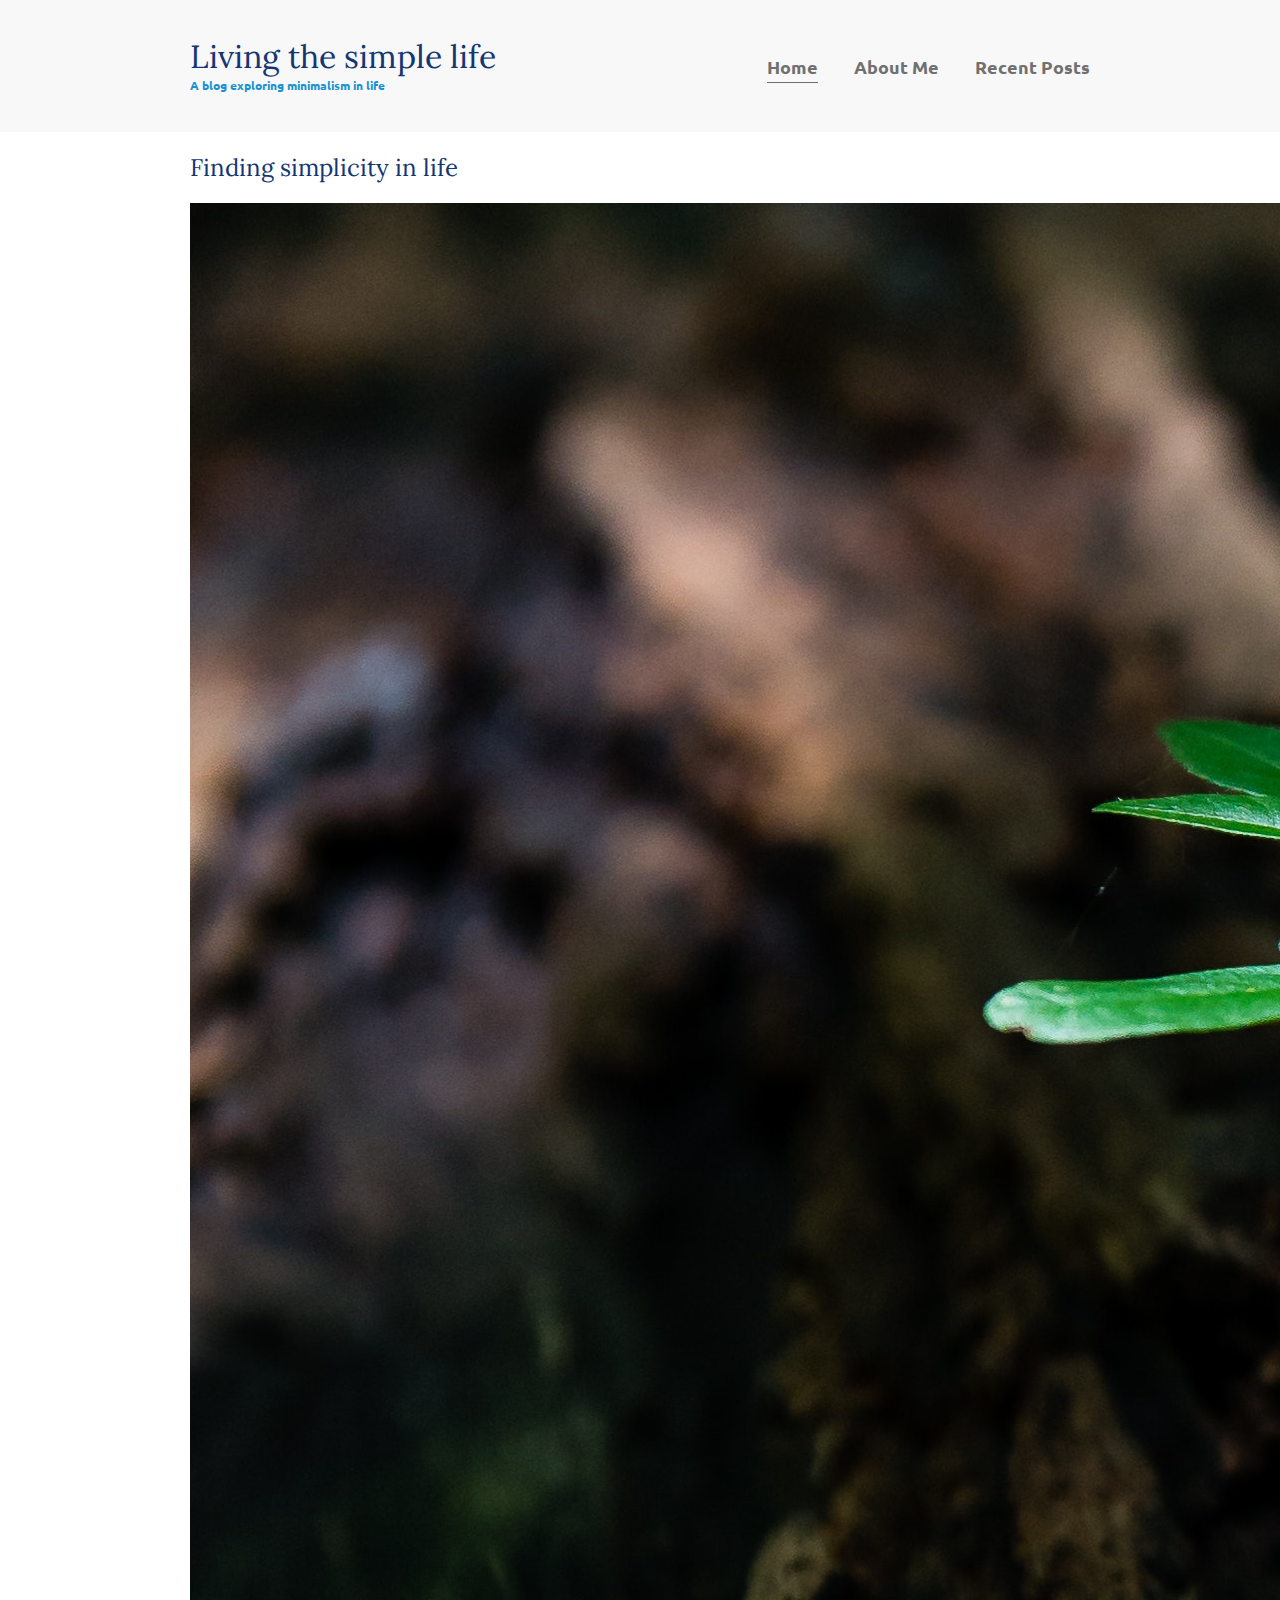
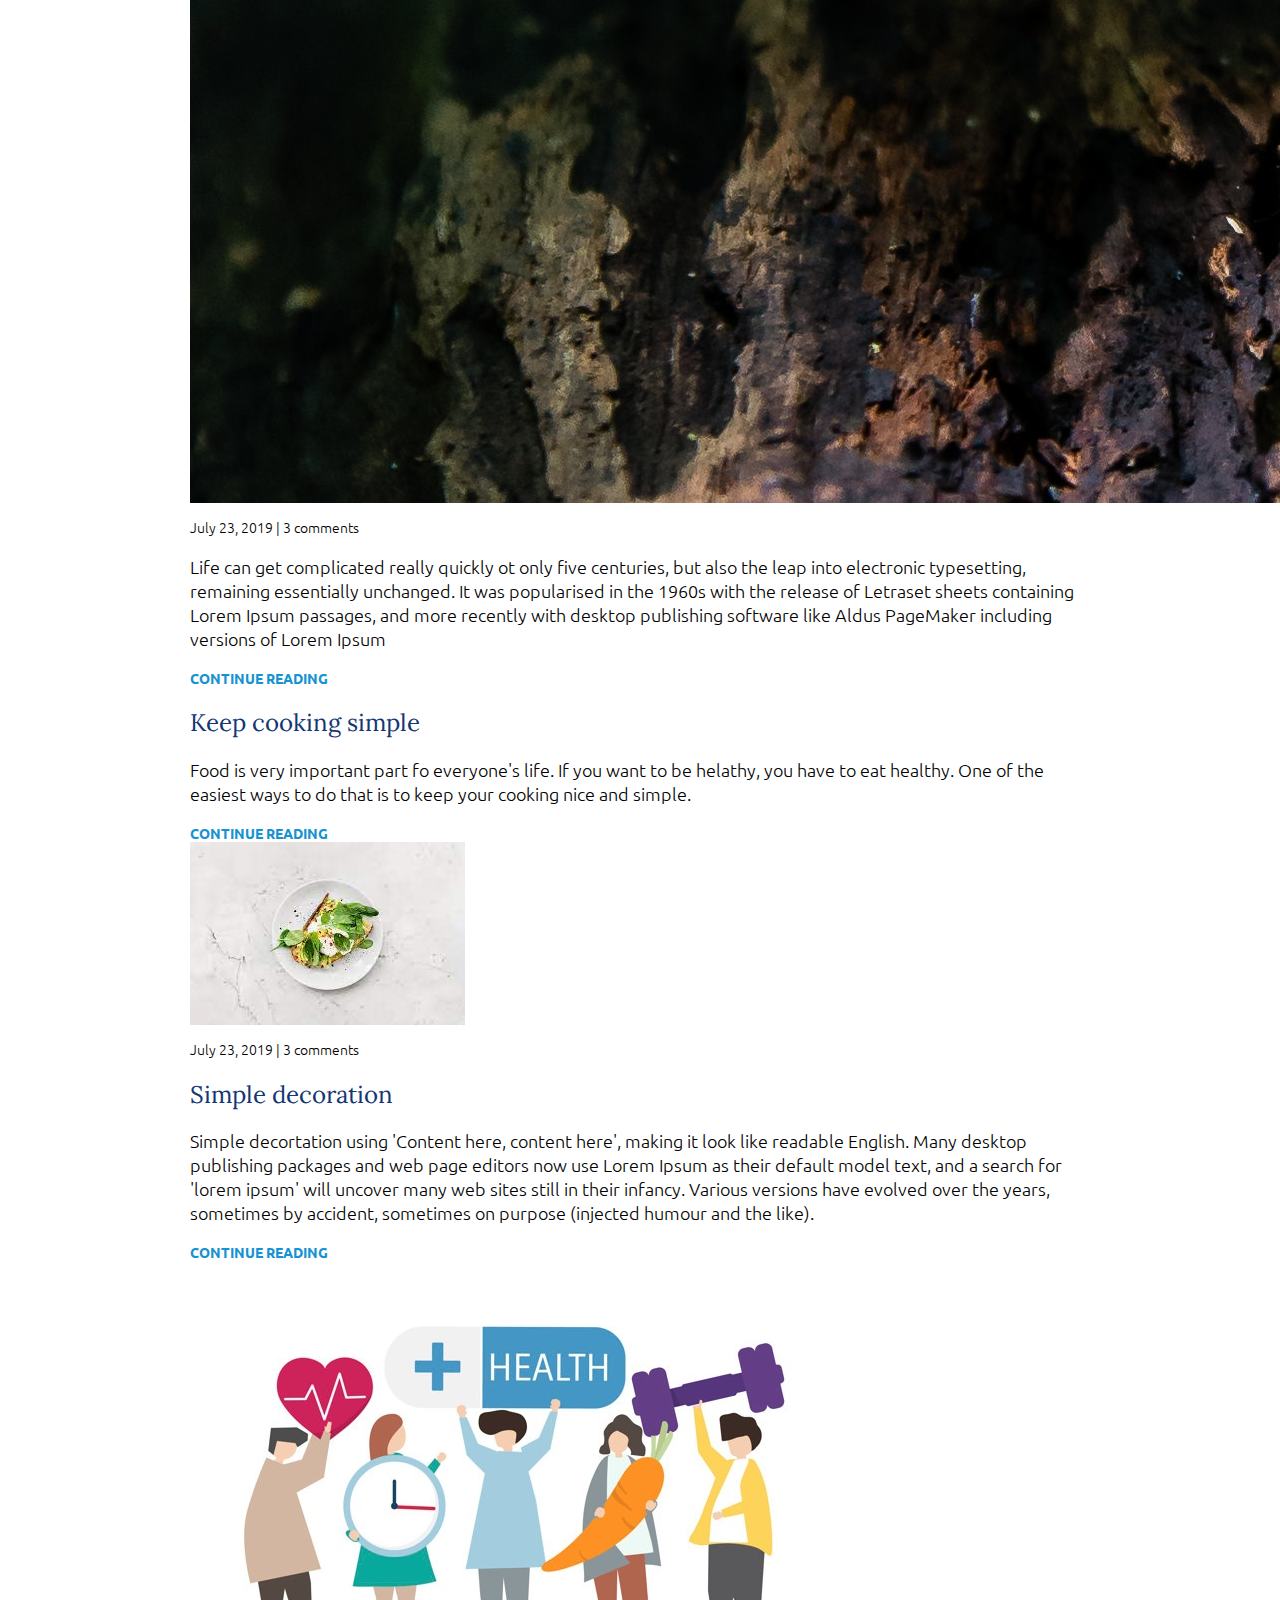
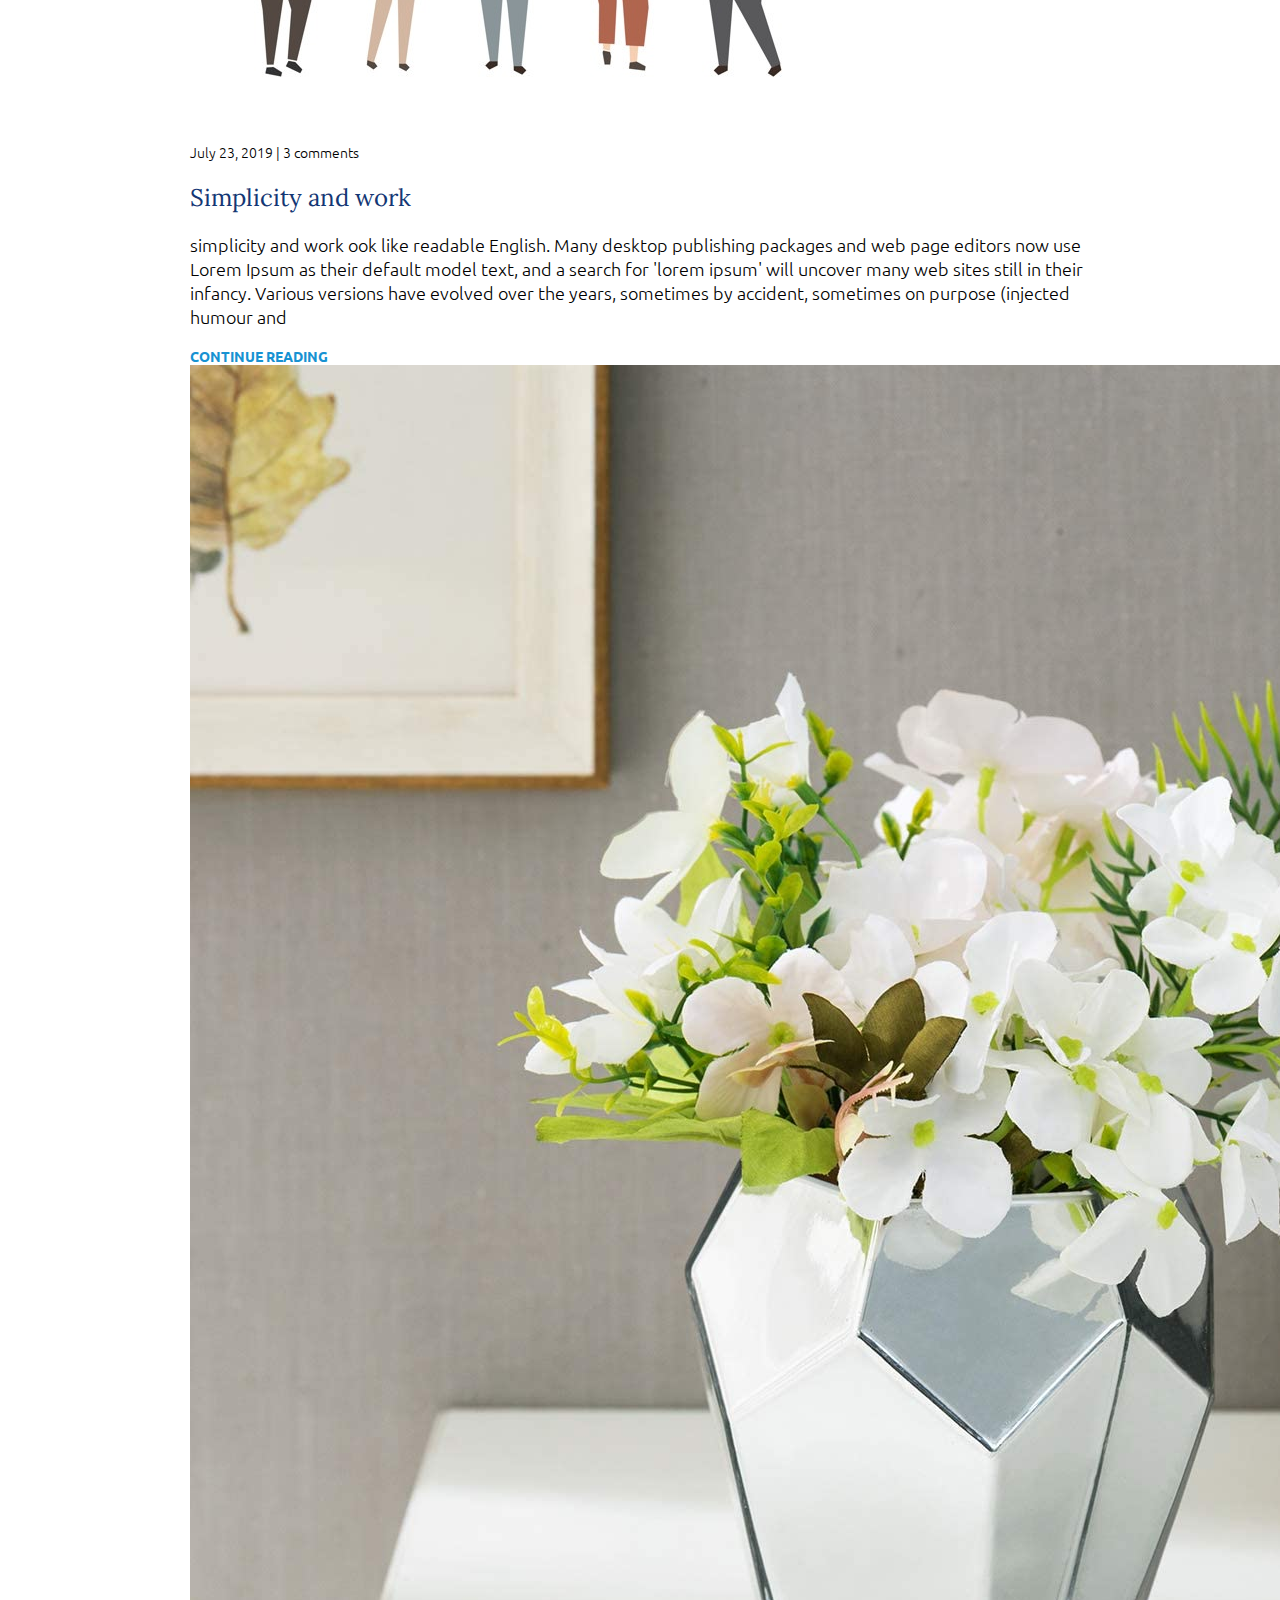
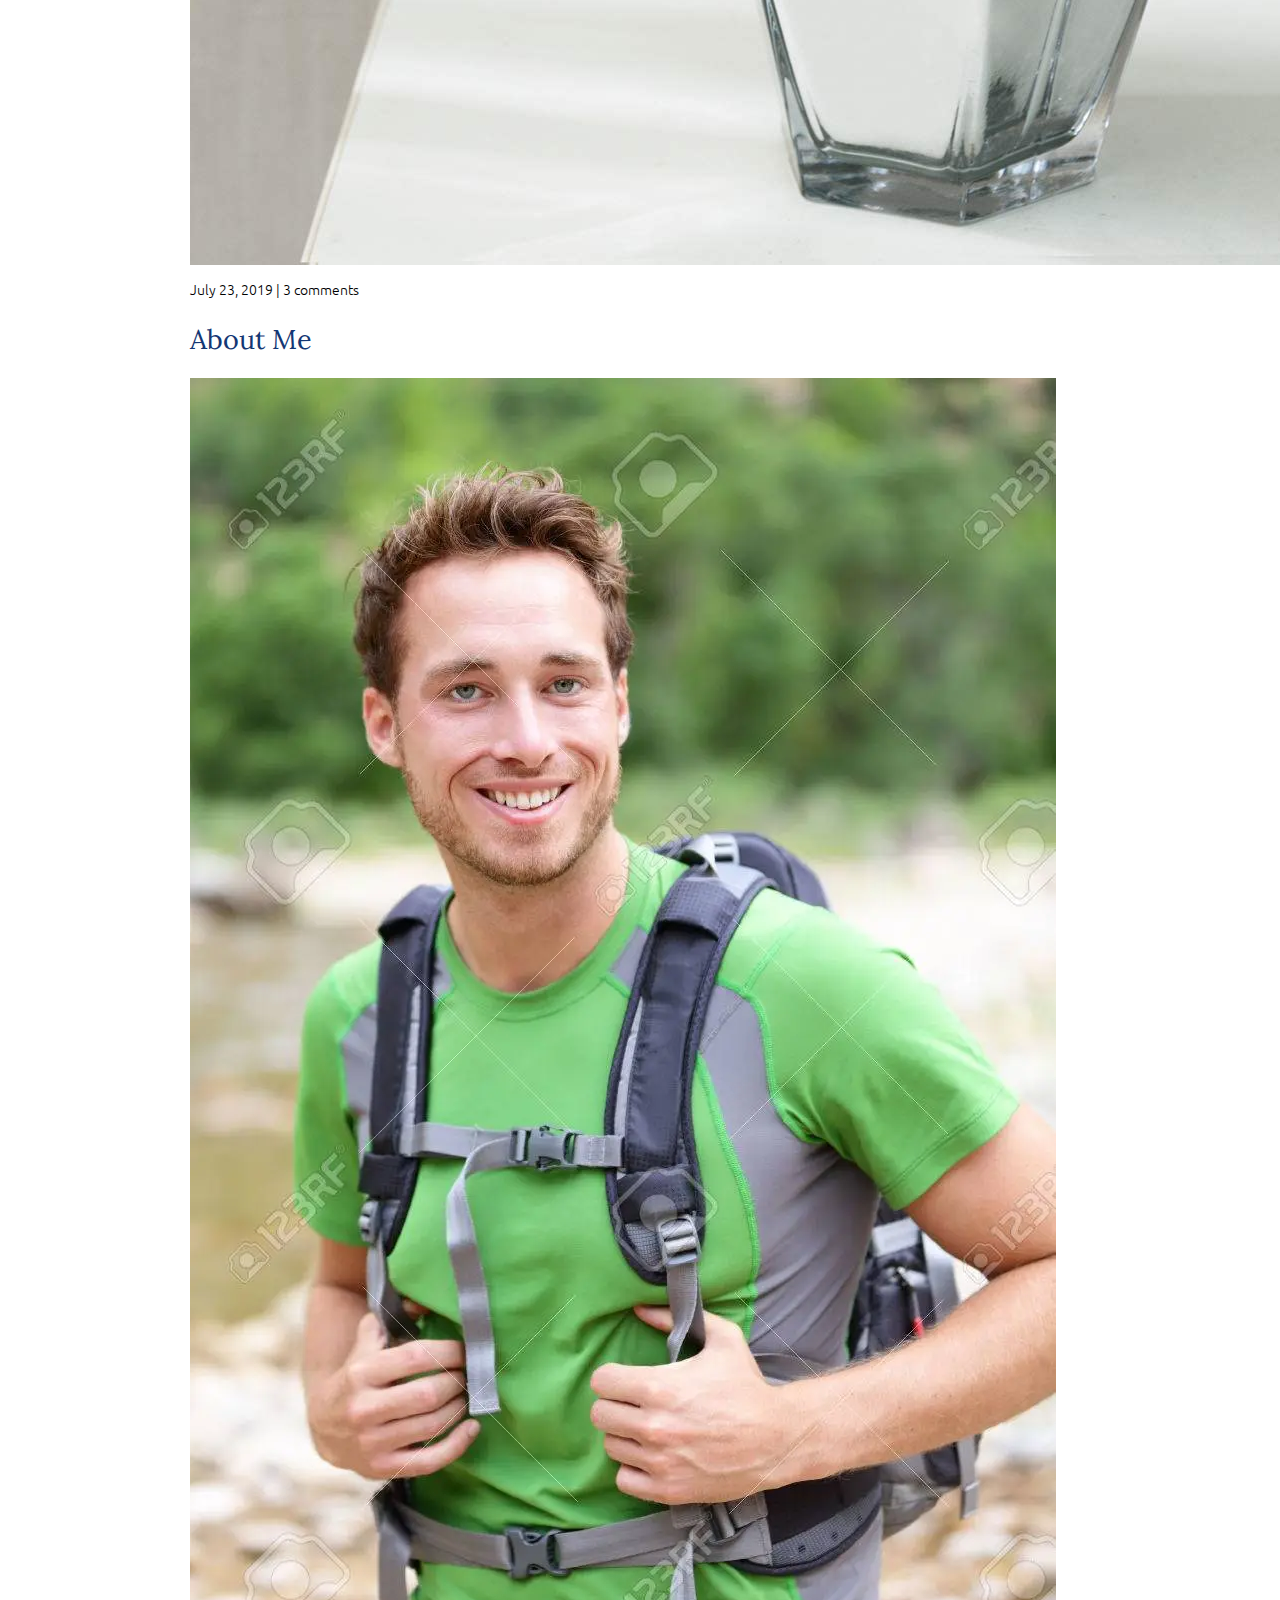
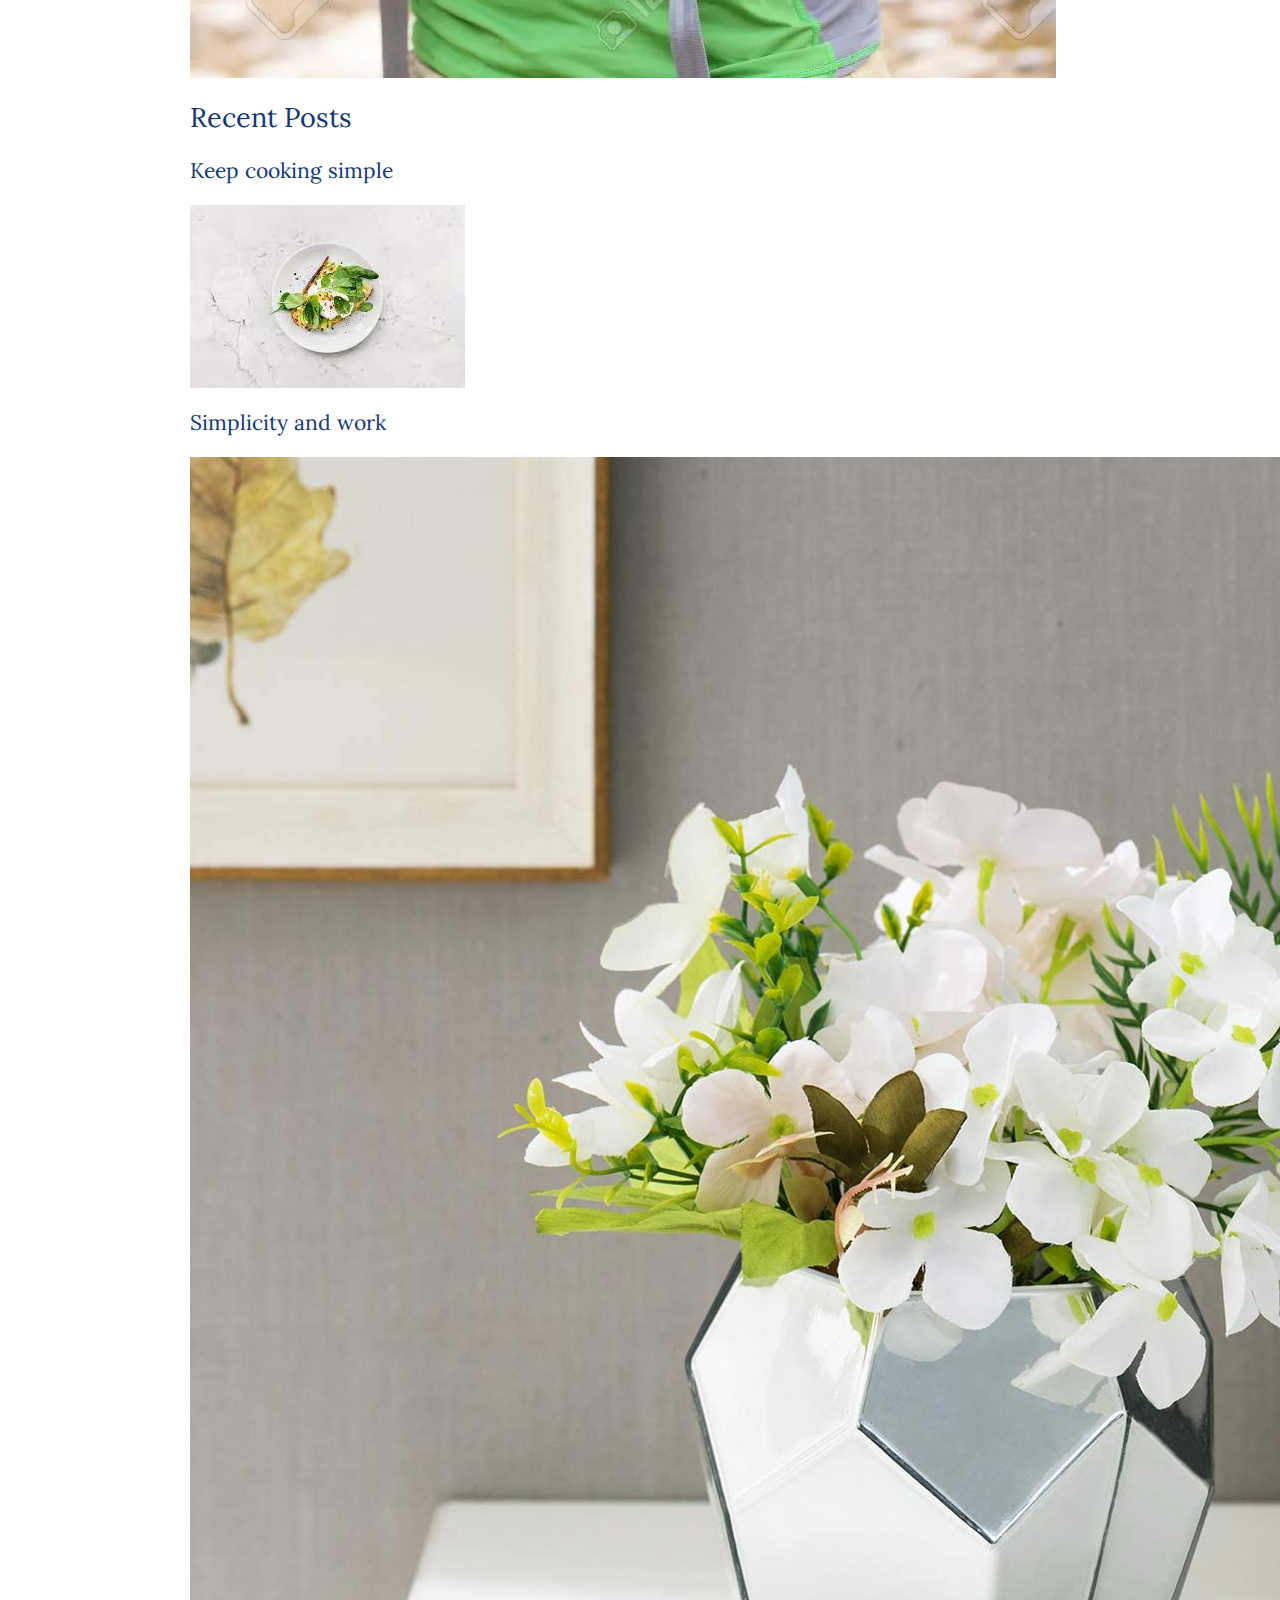
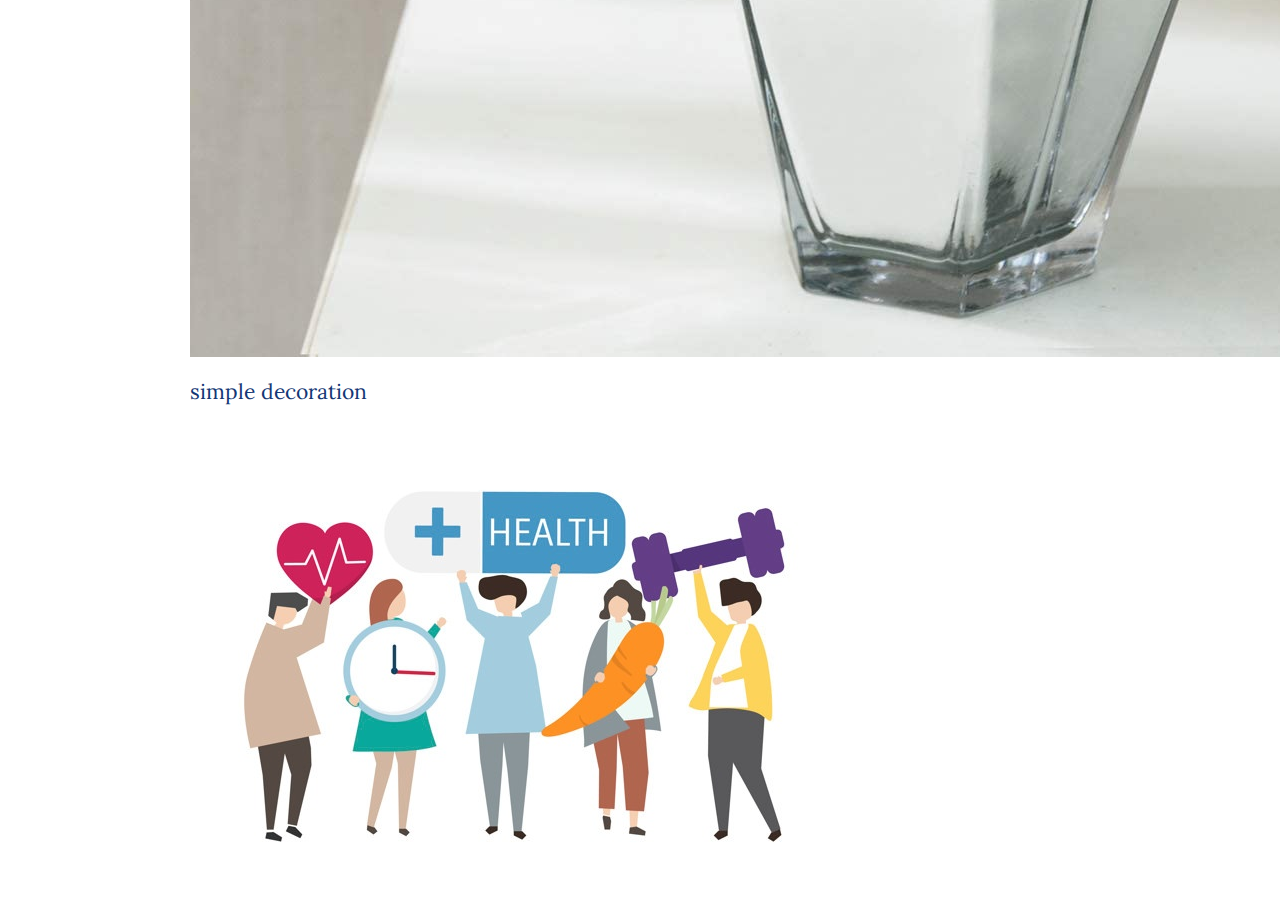
==== index.html @ d4383c74 "START" ====
<html lang="en">
	<head>
		<meta charset="UTF-8" />
		<meta http-equiv="X-UA-Compatible" content="IE=edge" />
		<meta name="viewport" content="width=device-width, initial-scale=1.0" />
		<link
			href="https://fonts.googleapis.com/css?family=Lora|Ubuntu:300,400,700&display=swap"
			rel="stylesheet"
		/>
		<link rel="stylesheet" href="./css/styles.css" />
		<title>Document</title>
	</head>
	<body>
		<header>
			<div class="container container-nav">
				<div class="site-title">
					<h1>Living the simple life</h1>
					<p class="subtitle">A blog exploring minimalism in life</p>
				</div>
				<nav>
					<ul>
						<li><a href="#" class="current-page">Home</a></li>
						<li><a href="#">About Me</a></li>
						<li><a href="#">Recent Posts</a></li>
					</ul>
				</nav>
			</div>
		</header>

		<div class="container">
			<main role="main">
				<article class="article-featured">
					<h2 class="article-title">Finding simplicity in life</h2>
					<img
						src="img/life.jpg"
						alt="simple white desk"
						class="article-image"
					/>
					<p class="article-info">July 23, 2019 | 3 comments</p>
					<p class="article-body">
						Life can get complicated really quickly ot only five centuries, but
						also the leap into electronic typesetting, remaining essentially
						unchanged. It was popularised in the 1960s with the release of
						Letraset sheets containing Lorem Ipsum passages, and more recently
						with desktop publishing software like Aldus PageMaker including
						versions of Lorem Ipsum
					</p>
					<a href="#" class="article-read-more">CONTINUE READING</a>
				</article>

				<article class="article-recent">
					<div class="article-recent-main">
						<h2 class="article-title">Keep cooking simple</h2>
						<p class="article-body">
							Food is very important part fo everyone's life. If you want to be
							helathy, you have to eat healthy. One of the easiest ways to do
							that is to keep your cooking nice and simple.
						</p>
						<a href="#" class="article-read-more">CONTINUE READING</a>
					</div>
					<div class="article-recent-secondary">
						<img src="img/food.jpg" alt="two chopstick" class="article-image" />
						<p class="article-info">July 23, 2019 | 3 comments</p>
					</div>
				</article>

				<article class="article-recent">
					<div class="article-recent-main">
						<h2 class="article-title">Simple decoration</h2>
						<p class="article-body">
							Simple decortation using 'Content here, content here', making it
							look like readable English. Many desktop publishing packages and
							web page editors now use Lorem Ipsum as their default model text,
							and a search for 'lorem ipsum' will uncover many web sites still
							in their infancy. Various versions have evolved over the years,
							sometimes by accident, sometimes on purpose (injected humour and
							the like).
						</p>
						<a href="#" class="article-read-more">CONTINUE READING</a>
					</div>
					<div class="article-recent-secondary">
						<img
							src="img/health.jpg"
							alt=" healthy life"
							class="article-image"
						/>
						<p class="article-info">July 23, 2019 | 3 comments</p>
					</div>
				</article>

				<article class="article-recent">
					<div class="article-recent-main">
						<h2 class="article-title">Simplicity and work</h2>
						<p class="article-body">
							simplicity and work ook like readable English. Many desktop
							publishing packages and web page editors now use Lorem Ipsum as
							their default model text, and a search for 'lorem ipsum' will
							uncover many web sites still in their infancy. Various versions
							have evolved over the years, sometimes by accident, sometimes on
							purpose (injected humour and
						</p>
						<a href="#" class="article-read-more">CONTINUE READING</a>
					</div>
					<div class="article-recent-secondary">
						<img
							src="img/floral.jpg"
							alt="floral in glass"
							class="article-image"
						/>
						<p class="article-info">July 23, 2019 | 3 comments</p>
					</div>
				</article>
			</main>

			<aside class="sidebar">
				<div class="sidebar-widget">
					<h2 class="widget-title">About Me</h2>
					<img src="img/aboutme.webp" alt="hiking guy" class="widget-image" />
					<p class="wiget-body"></p>
				</div>

				<div class="sidebar-widget">
					<h2 class="widget-title">Recent Posts</h2>

					<div class="widget-recent-post">
						<h3 class="widget-recent-post-title">Keep cooking simple</h3>
						<img src="img/food.jpg" alt="food picture" class="widget-image" />
					</div>
					<div class="widget-recent-post">
						<h3 class="widget-recent-post-title">Simplicity and work</h3>
						<img
							src="img/floral.jpg"
							alt="floral in glass"
							class="widget-image"
						/>
					</div>
					<div class="widget-recent-post">
						<h3 class="widget-recent-post-title">simple decoration</h3>
						<img src="img/health.jpg" alt="healthy life" class="widget-image" />
					</div>
				</div>
			</aside>
		</div>

		<footer>
			<p></p>
			<p></p>
		</footer>
	</body>
</html>
---- css/styles.css ----
body {
	margin: 0;
	font-family: "Ubuntu", sans-serif;
	font-size: 1.125rem;
	font-weight: 300;
}

/*  ==============
Typography
============== */

h1,
h2,
h3 {
	font-family: "Lora", serif;
	font-weight: 400;
	color: #143774;
}

h1 {
	font-size: 2rem;
	margin: 0;
}

/*  h1 subtitle */
.subtitle {
	font-weight: 700;
	font-size: 0.75rem;
	color: #1792d2;
	margin: 0;
}

.article-title {
	font-size: 1.5rem;
}

.article-read-more,
.article-info {
	font-size: 0.875rem;
}

.article-read-more {
	color: #1792d2;
	text-decoration: none;
	font-weight: 700;
}

.article-read-more:hover,
.article-read-more:focus {
	color: 143774;
	text-decoration: underline;
}

/*  ==============
Layout
============== */

.container {
	width: 90%;
	max-width: 900px;
	margin: 0 auto;
}

.container-nav {
	display: flex;
	justify-content: space-between;
}

header {
	background-color: #f8f8f8;
	padding: 2em 0;
}

@media (max-width: 675px) {
	.container-nav {
		flex-direction: column;
	}

	header {
		text-align: center;
	}
}

/* navigation */

nav ul {
	list-style-type: none;
	padding: 0;
	display: flex;
	justify-content: center;
}

nav li {
	margin-left: 2em;
}

nav a {
	text-decoration: none;
	color: #707070;
	font-weight: 700;
	padding: 0.25em 0;
}

nav a:hover,
nav a:focus {
	color: #1792d2;
}

.current-page {
	border-bottom: 1px solid #707070;
}

.current-page:hover,
.current-page:focus {
	color: #707070;
}

@media (max-width: 675px) {
	nav ul {
		flex-direction: column;
	}

	nav li {
		margin: 0.5em 0;
	}
}
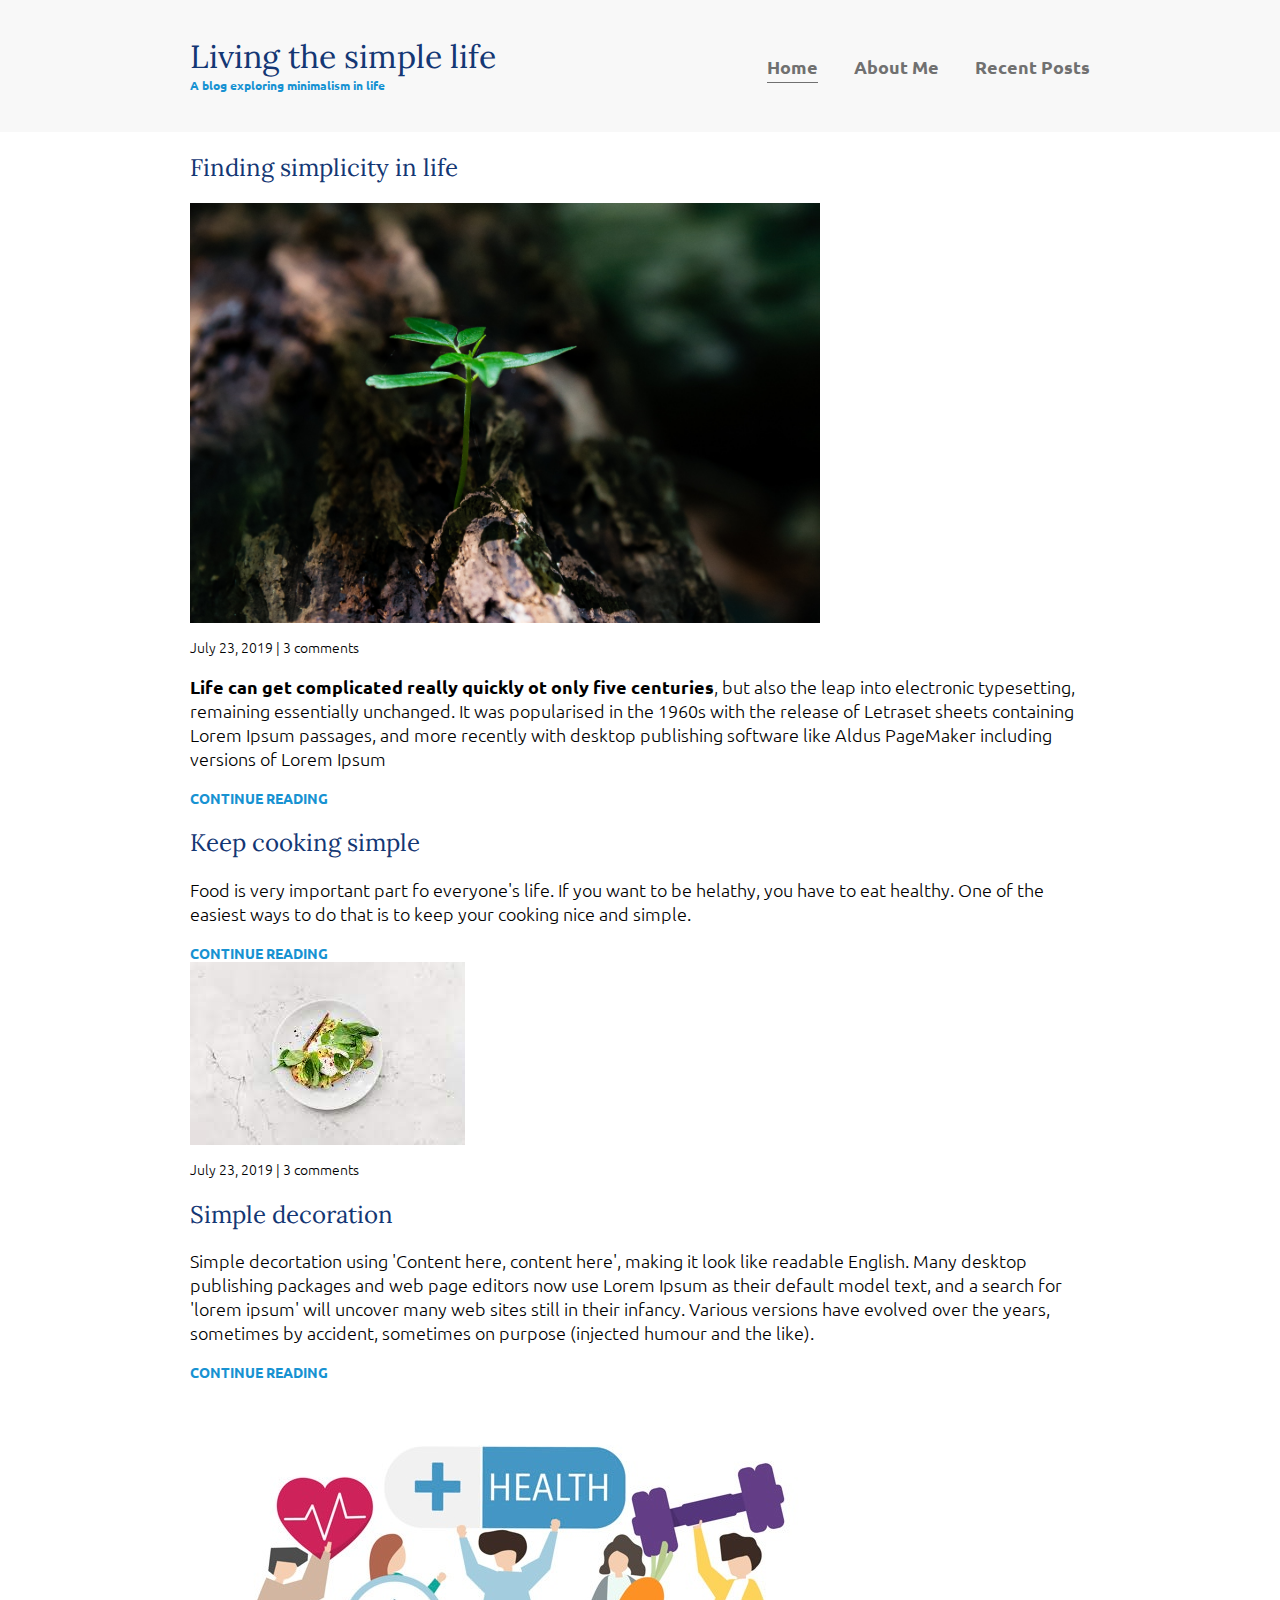
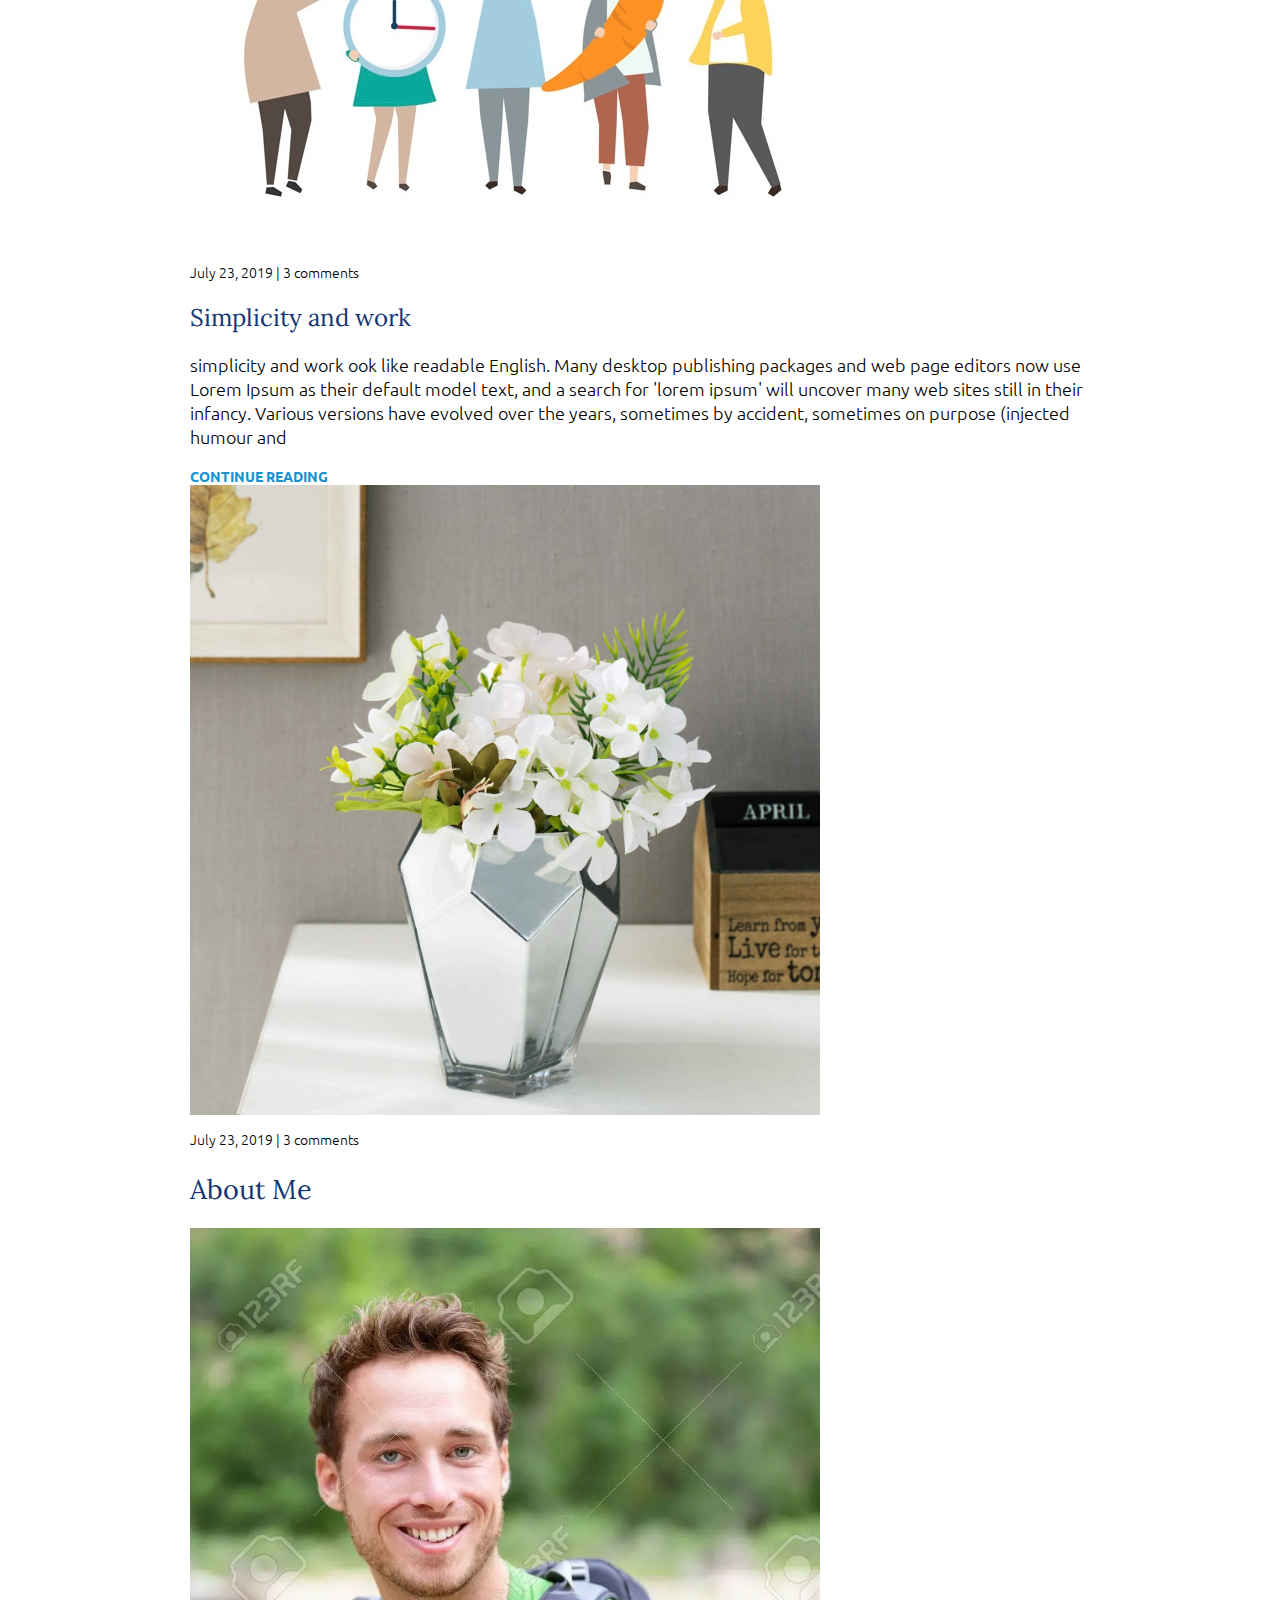
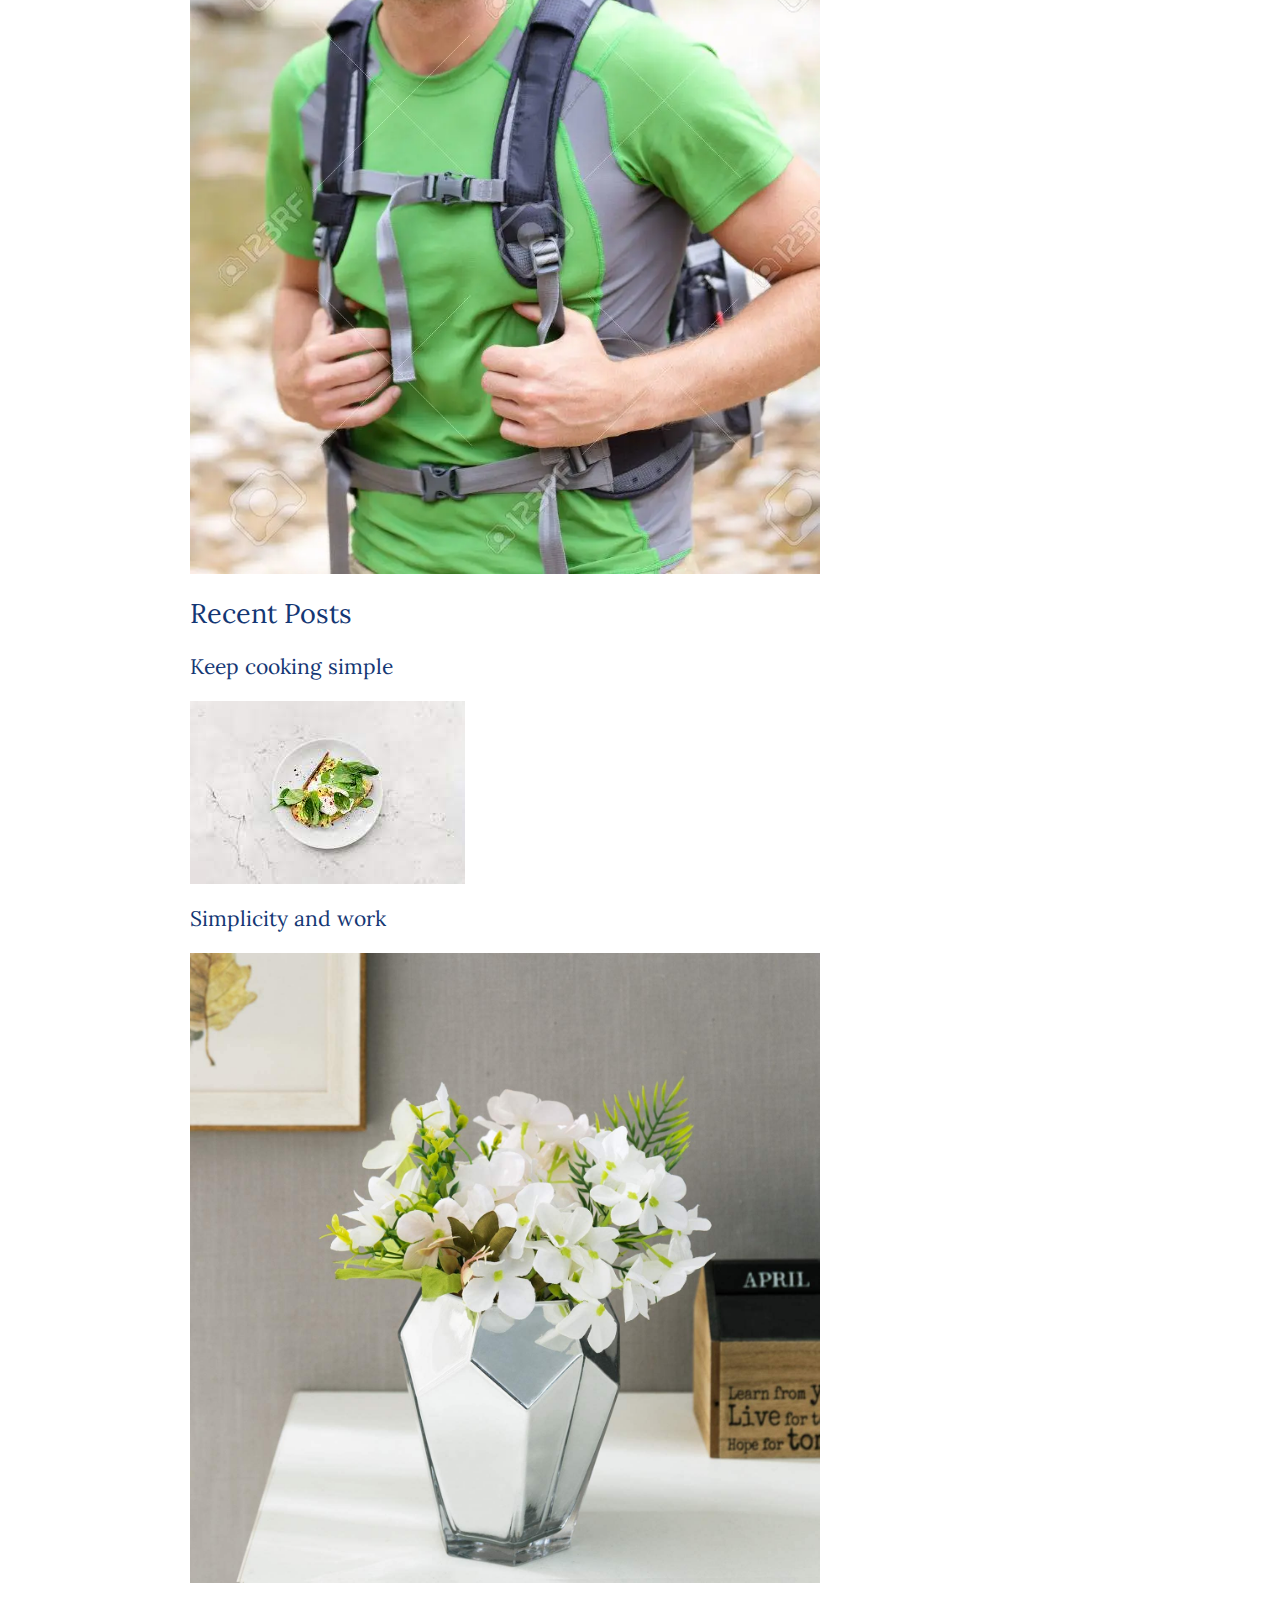
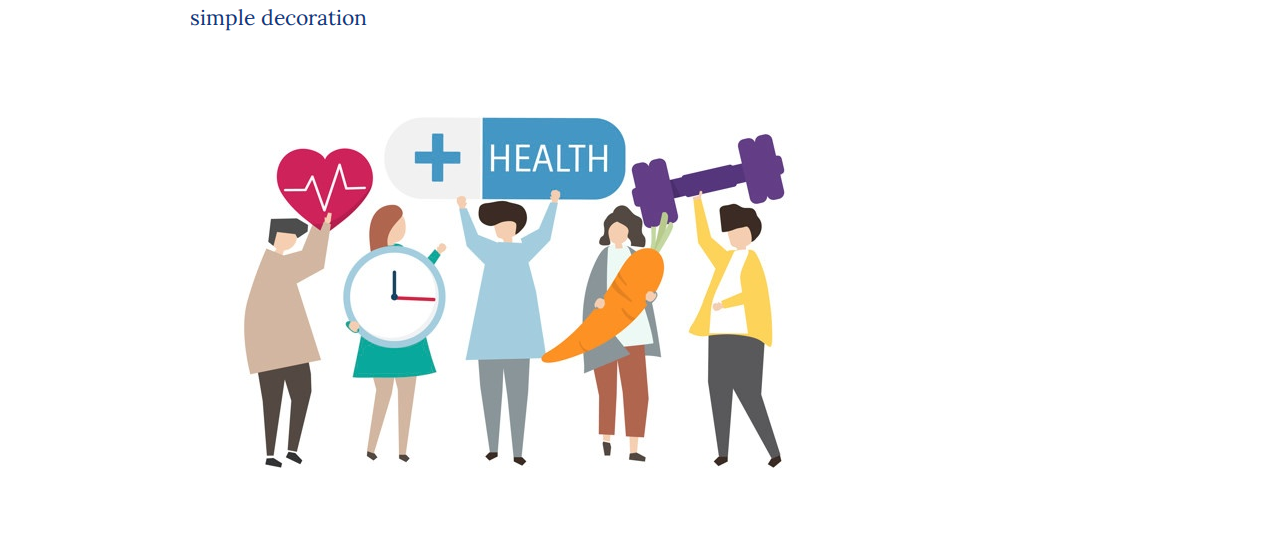
==== commit 9b602f21: "a weight" ====
--- a/index.html
+++ b/index.html
@@ -27,7 +27,7 @@
 			</div>
 		</header>
 
-		<div class="container">
+		<div class="container container-flex">
 			<main role="main">
 				<article class="article-featured">
 					<h2 class="article-title">Finding simplicity in life</h2>
@@ -38,12 +38,14 @@
 					/>
 					<p class="article-info">July 23, 2019 | 3 comments</p>
 					<p class="article-body">
-						Life can get complicated really quickly ot only five centuries, but
-						also the leap into electronic typesetting, remaining essentially
-						unchanged. It was popularised in the 1960s with the release of
-						Letraset sheets containing Lorem Ipsum passages, and more recently
-						with desktop publishing software like Aldus PageMaker including
-						versions of Lorem Ipsum
+						<strong>
+							Life can get complicated really quickly ot only five
+							centuries</strong
+						>, but also the leap into electronic typesetting, remaining
+						essentially unchanged. It was popularised in the 1960s with the
+						release of Letraset sheets containing Lorem Ipsum passages, and more
+						recently with desktop publishing software like Aldus PageMaker
+						including versions of Lorem Ipsum
 					</p>
 					<a href="#" class="article-read-more">CONTINUE READING</a>
 				</article>
--- a/css/styles.css
+++ b/css/styles.css
@@ -20,6 +20,19 @@
 h1 {
 	font-size: 2rem;
 	margin: 0;
+}
+
+a {
+	color: #1792d2;
+}
+
+a:hover,
+a:focus {
+	color: #143774;
+}
+
+strong {
+	font-weight: 700;
 }
 
 /*  h1 subtitle */
@@ -69,6 +82,10 @@
 header {
 	background-color: #f8f8f8;
 	padding: 2em 0;
+}
+
+img {
+	max-width: 70%;
 }
 
 @media (max-width: 675px) {
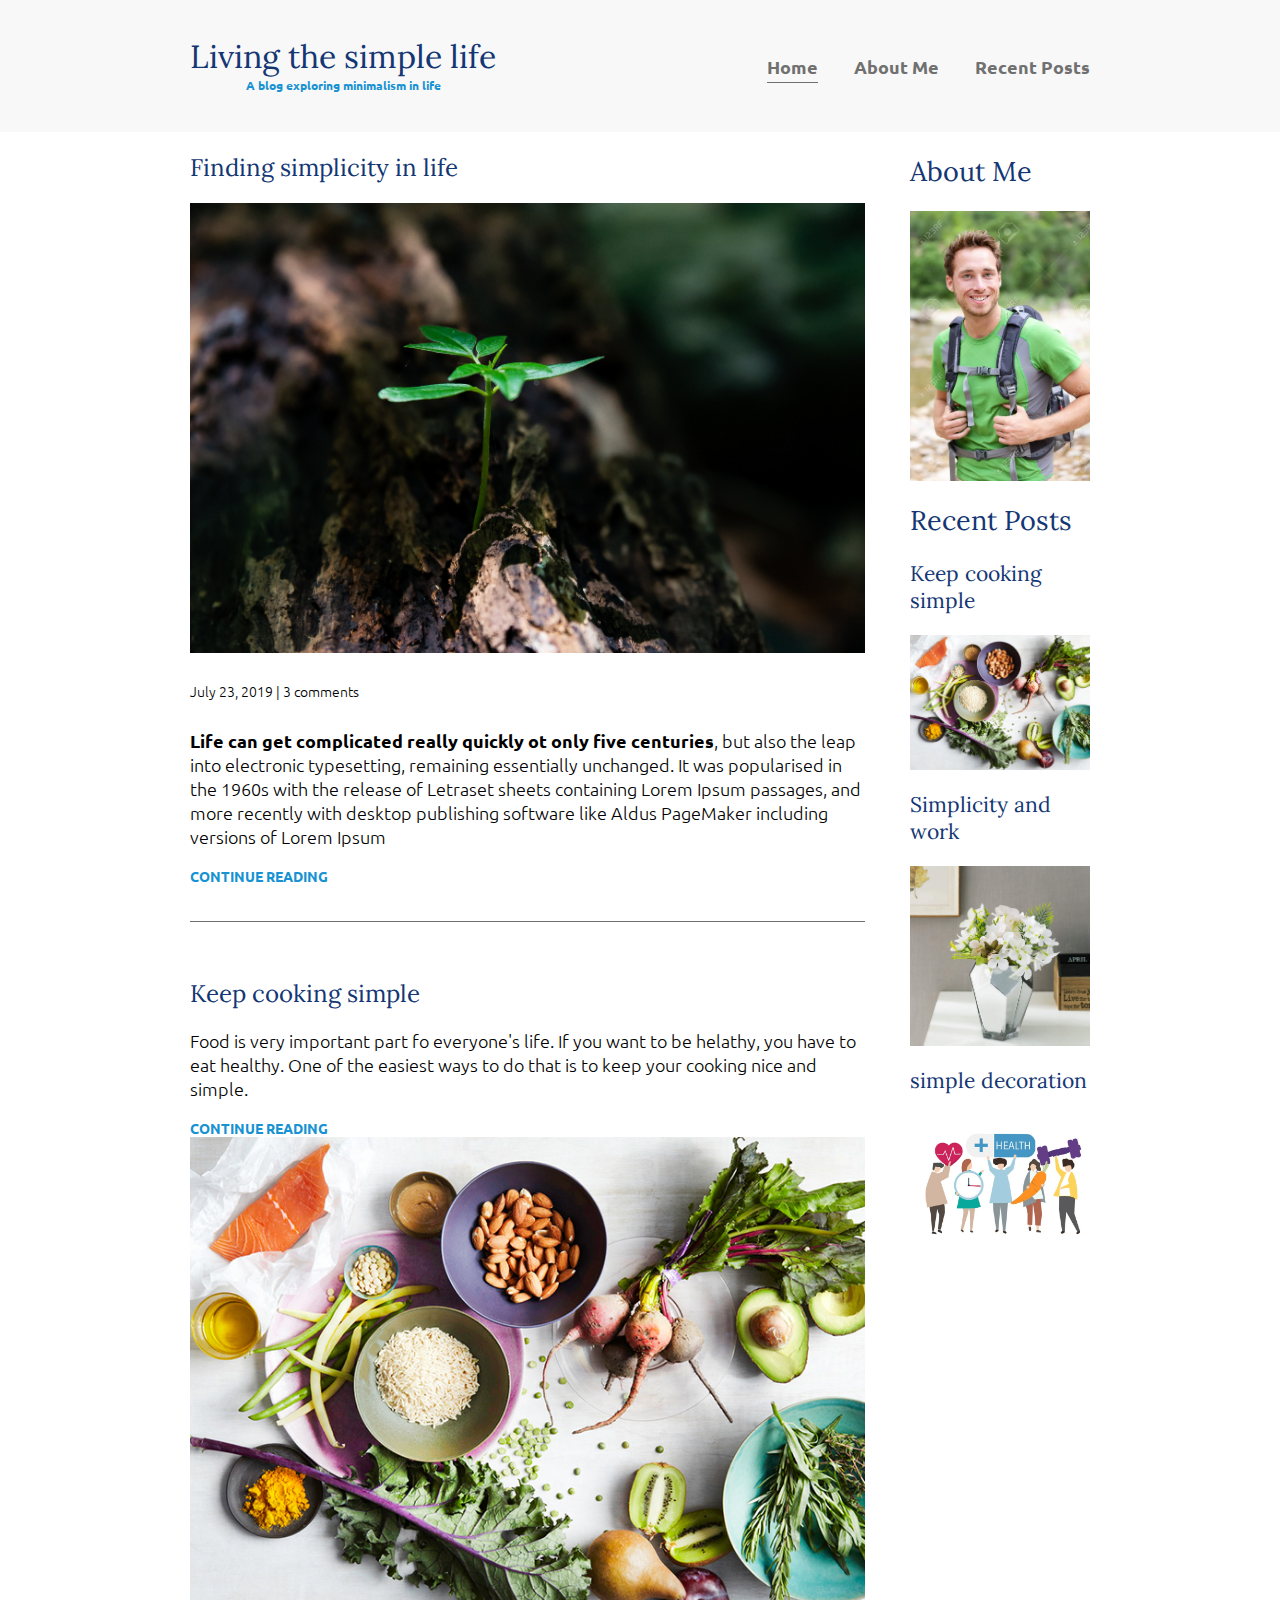
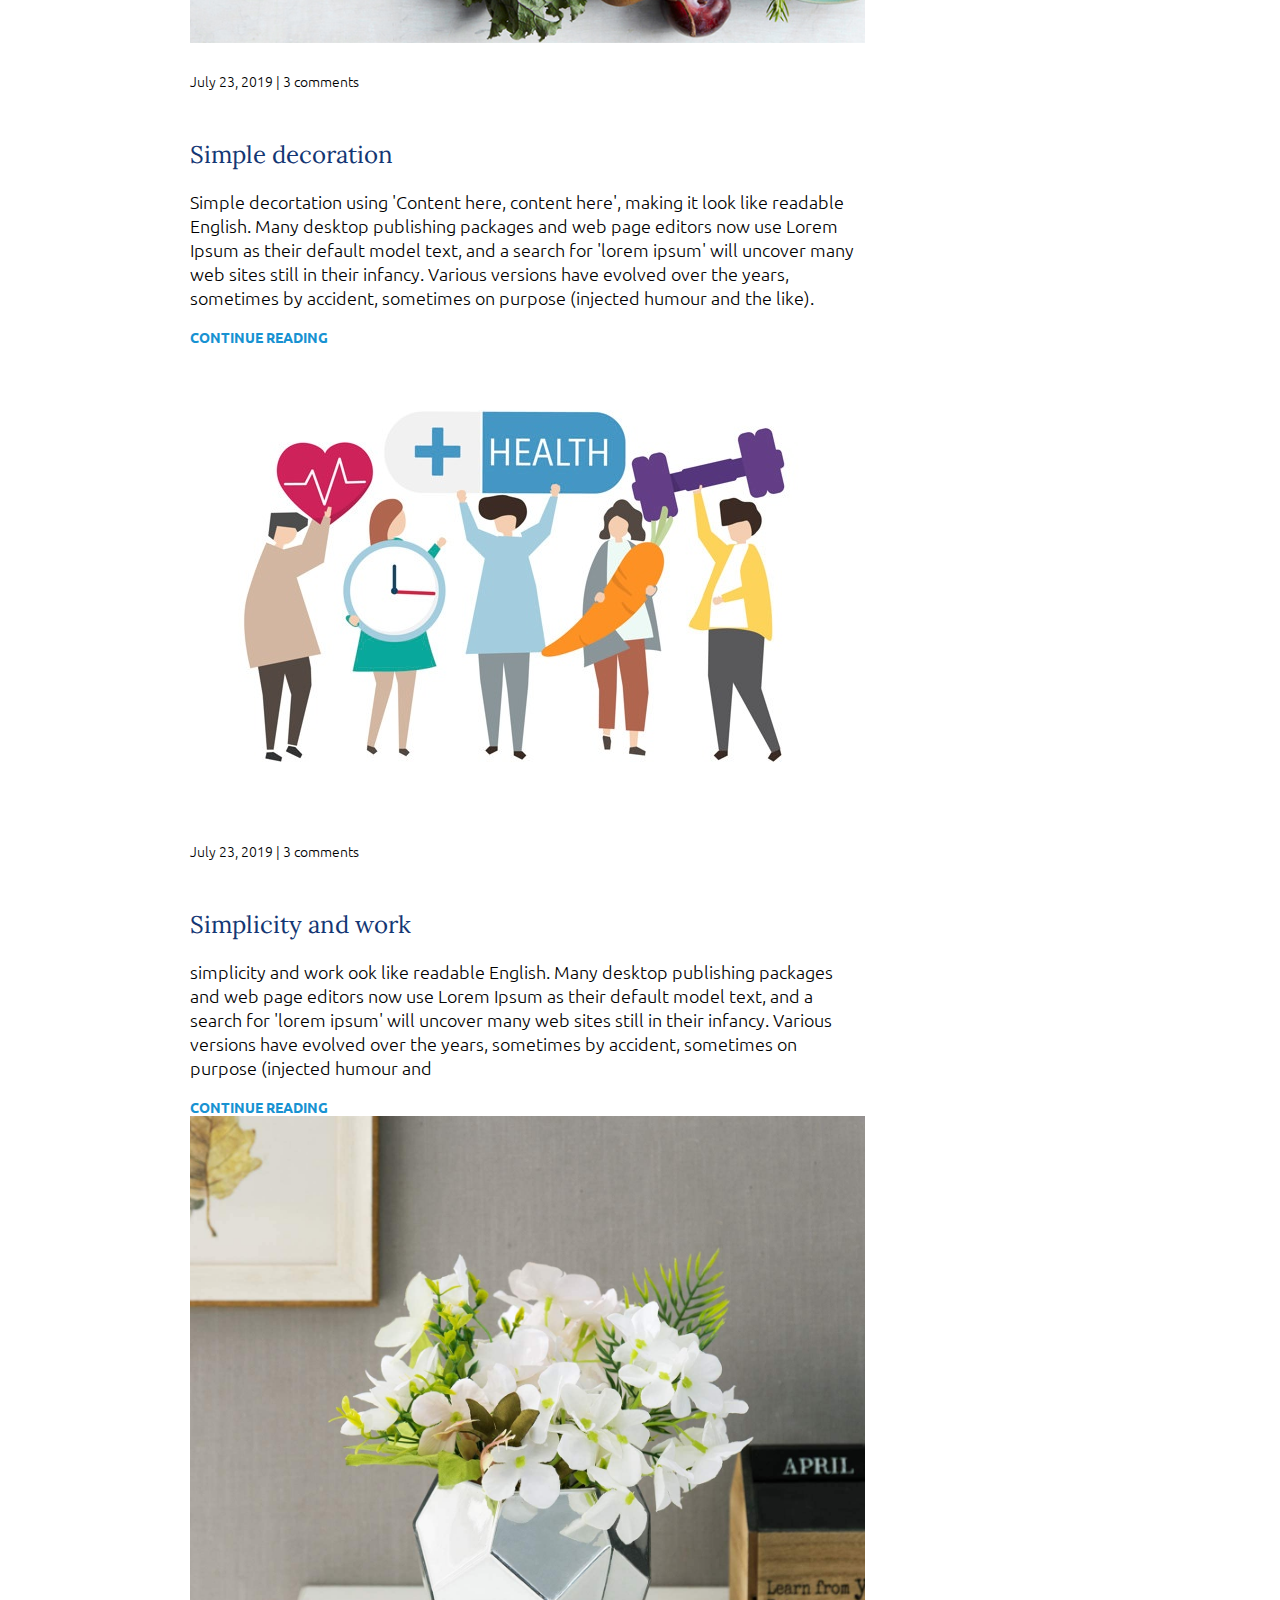
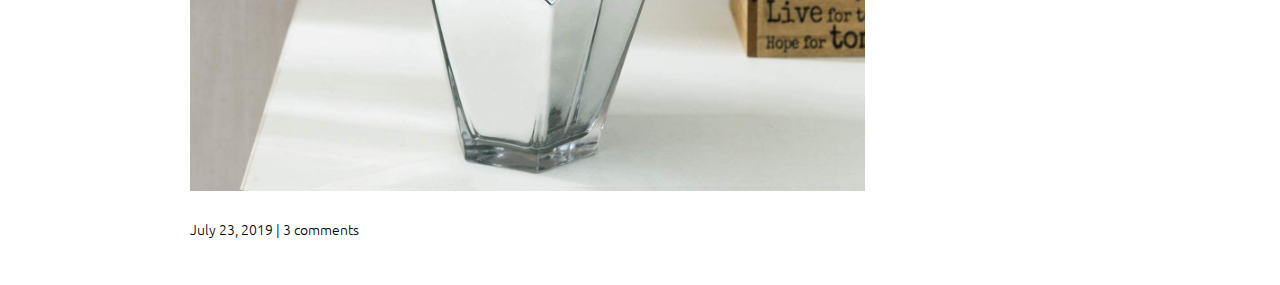
==== commit b21bc6b6: "mobile view" ====
--- a/index.html
+++ b/index.html
@@ -12,7 +12,7 @@
 	</head>
 	<body>
 		<header>
-			<div class="container container-nav">
+			<div class="container container-flex">
 				<div class="site-title">
 					<h1>Living the simple life</h1>
 					<p class="subtitle">A blog exploring minimalism in life</p>
--- a/css/styles.css
+++ b/css/styles.css
@@ -3,6 +3,11 @@
 	font-family: "Ubuntu", sans-serif;
 	font-size: 1.125rem;
 	font-weight: 300;
+}
+
+img {
+	max-width: 100%;
+	display: block;
 }
 
 /*  ==============
@@ -64,6 +69,10 @@
 	text-decoration: underline;
 }
 
+.article-info {
+	margin: 2em 0;
+}
+
 /*  ==============
 Layout
 ============== */
@@ -74,27 +83,29 @@
 	margin: 0 auto;
 }
 
-.container-nav {
+.container-flex {
 	display: flex;
+	flex-direction: column;
 	justify-content: space-between;
 }
 
 header {
 	background-color: #f8f8f8;
 	padding: 2em 0;
+	text-align: center;
 }
 
-img {
-	max-width: 70%;
-}
-
-@media (max-width: 675px) {
-	.container-nav {
-		flex-direction: column;
+@media (min-width: 675px) {
+	.container-flex {
+		flex-direction: row;
 	}
 
-	header {
-		text-align: center;
+	main {
+		width: 75%;
+	}
+
+	aside {
+		width: 20%;
 	}
 }
 
@@ -141,3 +152,22 @@
 		margin: 0.5em 0;
 	}
 }
+
+/* article */
+
+.article-featured {
+	border-bottom: #707070 1px solid;
+	padding-bottom: 2em;
+	margin-bottom: 2em;
+}
+
+.article-recent {
+	display: flex;
+	flex-direction: column;
+}
+
+.article-recent-main {
+}
+
+.article-recent-secondary {
+}
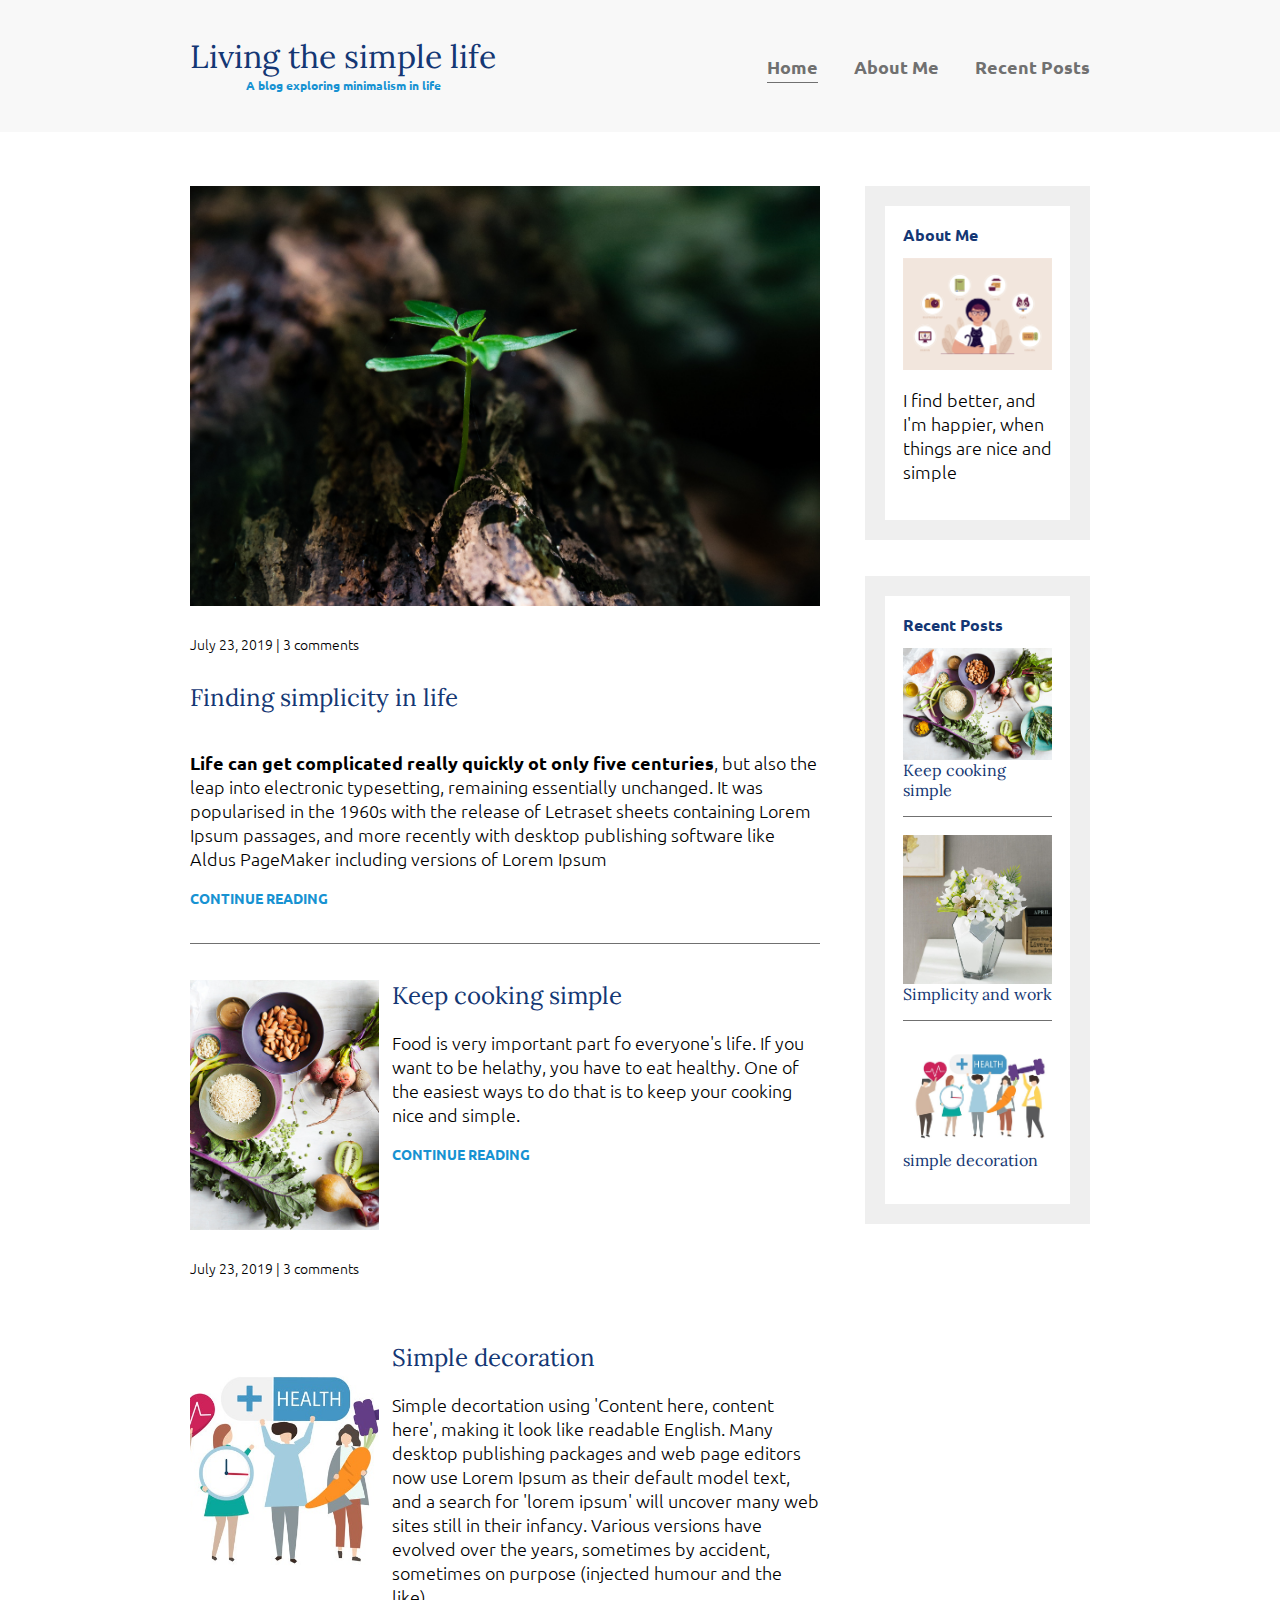
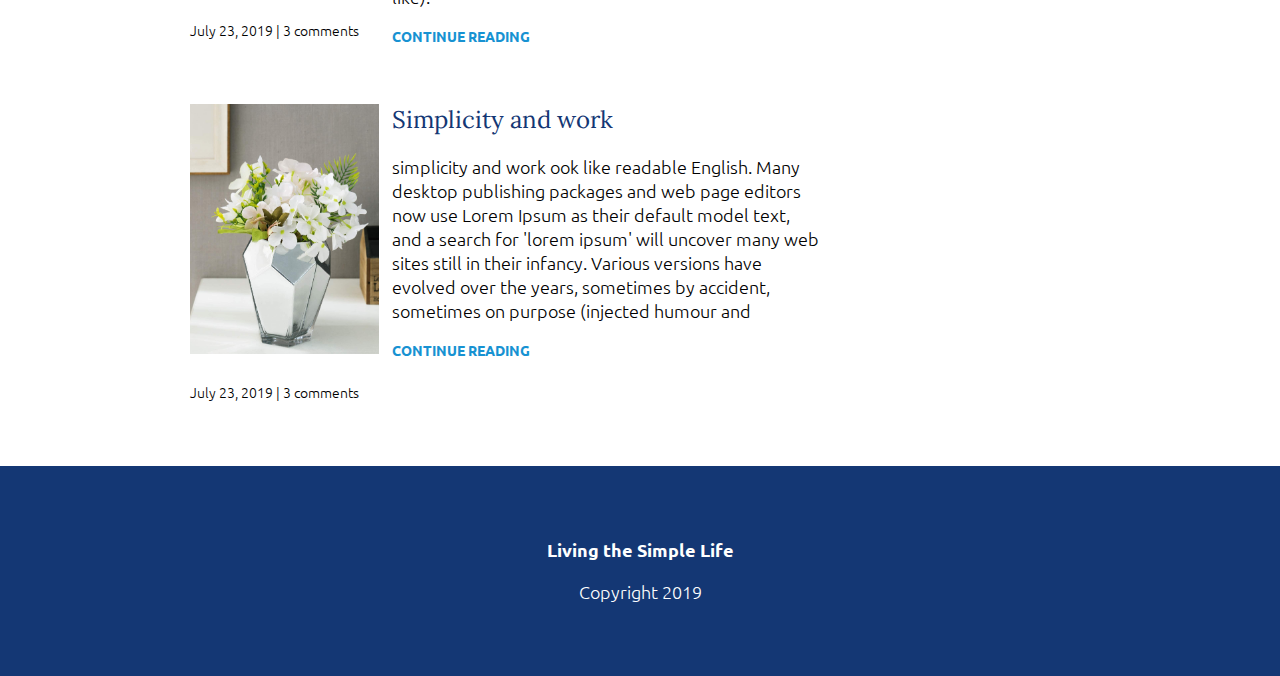
==== commit 6fb27ca4: "done, metatag viewport" ====
--- a/index.html
+++ b/index.html
@@ -19,9 +19,9 @@
 				</div>
 				<nav>
 					<ul>
-						<li><a href="#" class="current-page">Home</a></li>
-						<li><a href="#">About Me</a></li>
-						<li><a href="#">Recent Posts</a></li>
+						<li><a href="index.html" class="current-page">Home</a></li>
+						<li><a href="about-me.html">About Me</a></li>
+						<li><a href="recent-posts.html">Recent Posts</a></li>
 					</ul>
 				</nav>
 			</div>
@@ -118,7 +118,9 @@
 				<div class="sidebar-widget">
 					<h2 class="widget-title">About Me</h2>
 					<img src="img/aboutme.webp" alt="hiking guy" class="widget-image" />
-					<p class="wiget-body"></p>
+					<p class="wiget-body">
+						I find better, and I'm happier, when things are nice and simple
+					</p>
 				</div>
 
 				<div class="sidebar-widget">
@@ -145,8 +147,8 @@
 		</div>
 
 		<footer>
-			<p></p>
-			<p></p>
+			<p><strong>Living the Simple Life</strong></p>
+			<p>Copyright 2019</p>
 		</footer>
 	</body>
 </html>
--- a/css/styles.css
+++ b/css/styles.css
@@ -8,6 +8,13 @@
 img {
 	max-width: 100%;
 	display: block;
+}
+
+.image-full {
+	width: 100%;
+	max-height: 300px;
+	object-fit: cover;
+	margin-bottom: 1em;
 }
 
 /*  ==============
@@ -20,11 +27,16 @@
 	font-family: "Lora", serif;
 	font-weight: 400;
 	color: #143774;
+	margin-top: 0;
 }
 
 h1 {
 	font-size: 2rem;
 	margin: 0;
+}
+
+h3 {
+	color: #1792d2;
 }
 
 a {
@@ -73,6 +85,20 @@
 	margin: 2em 0;
 }
 
+.widget-title,
+.widget-recent-post-title {
+	font-size: 1rem;
+}
+
+.widget-title {
+	font-family: "Ubuntu", sans-serif;
+	font-weight: 700;
+}
+
+.widget-recent-post-title {
+	color: #143774;
+}
+
 /*  ==============
 Layout
 ============== */
@@ -93,6 +119,14 @@
 	background-color: #f8f8f8;
 	padding: 2em 0;
 	text-align: center;
+	margin-bottom: 3em;
+}
+
+footer {
+	background: #143774;
+	color: white;
+	text-align: center;
+	padding: 3em 0;
 }
 
 @media (min-width: 675px) {
@@ -101,11 +135,13 @@
 	}
 
 	main {
-		width: 75%;
+		width: 70%;
 	}
 
 	aside {
-		width: 20%;
+		width: 25%;
+		min-width: 200px;
+		margin-left: 1em;
 	}
 }
 
@@ -153,7 +189,7 @@
 	}
 }
 
-/* article */
+/* articles */
 
 .article-featured {
 	border-bottom: #707070 1px solid;
@@ -164,10 +200,68 @@
 .article-recent {
 	display: flex;
 	flex-direction: column;
+	margin-bottom: 2em;
 }
 
 .article-recent-main {
+	order: 2;
 }
 
 .article-recent-secondary {
-}
+	order: 1;
+}
+
+@media (min-width: 500px) {
+	.article-recent {
+		flex-direction: row;
+		justify-content: space-between;
+	}
+
+	.article-recent-main {
+		width: 68%;
+	}
+
+	.article-recent-secondary {
+		width: 30%;
+	}
+
+	.article-featured {
+		display: flex;
+		flex-direction: column;
+	}
+
+	.article-image {
+		order: -2;
+		width: 100%;
+		min-height: 250px;
+		object-fit: cover;
+	}
+
+	.article-info {
+		order: -1;
+	}
+}
+
+/* widgets */
+
+.sidebar-widget {
+	border: 20px solid #efefef;
+	margin-bottom: 2em;
+	padding: 1em;
+}
+
+.widget-recent-post {
+	display: flex;
+	flex-direction: column;
+	border-bottom: 1px solid #707070;
+	margin-bottom: 1em;
+}
+
+.widget-recent-post:last-child {
+	border: 0;
+	margin: 0;
+}
+
+.widget-image {
+	order: -1;
+}
